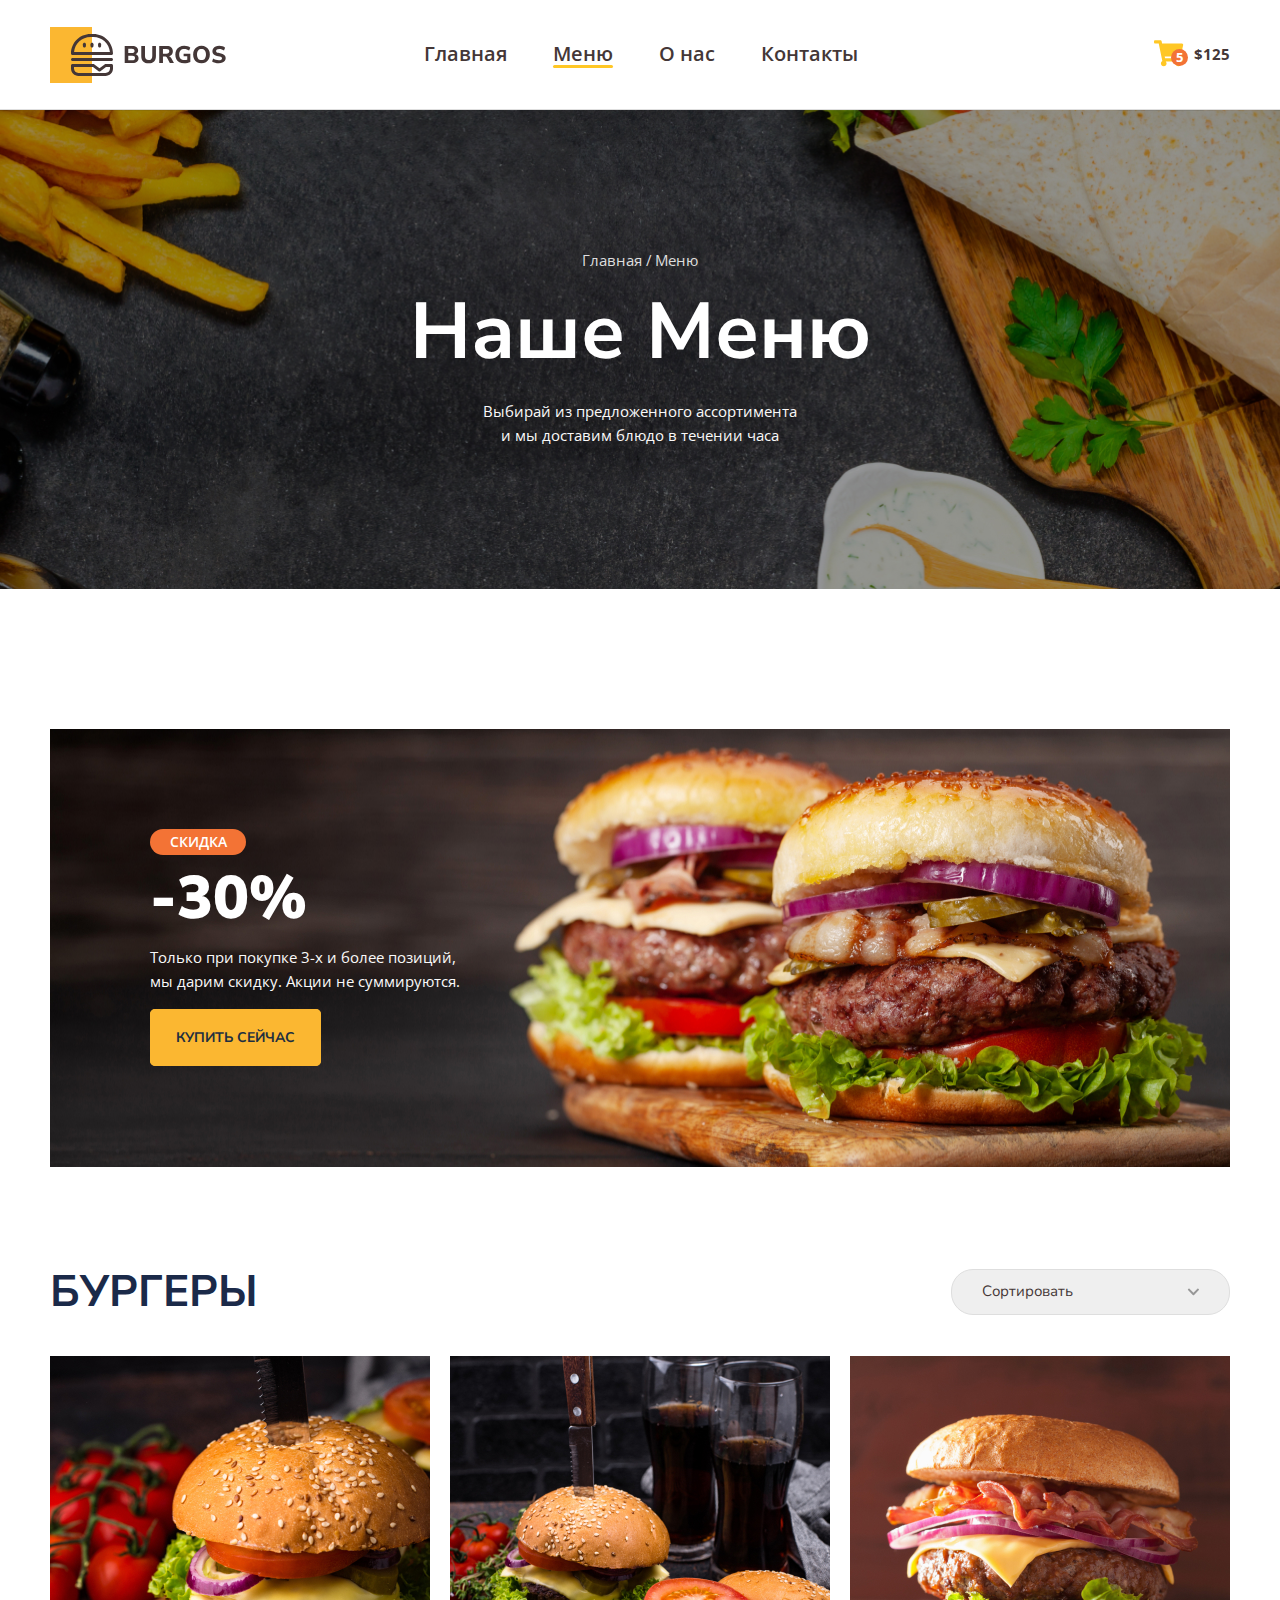
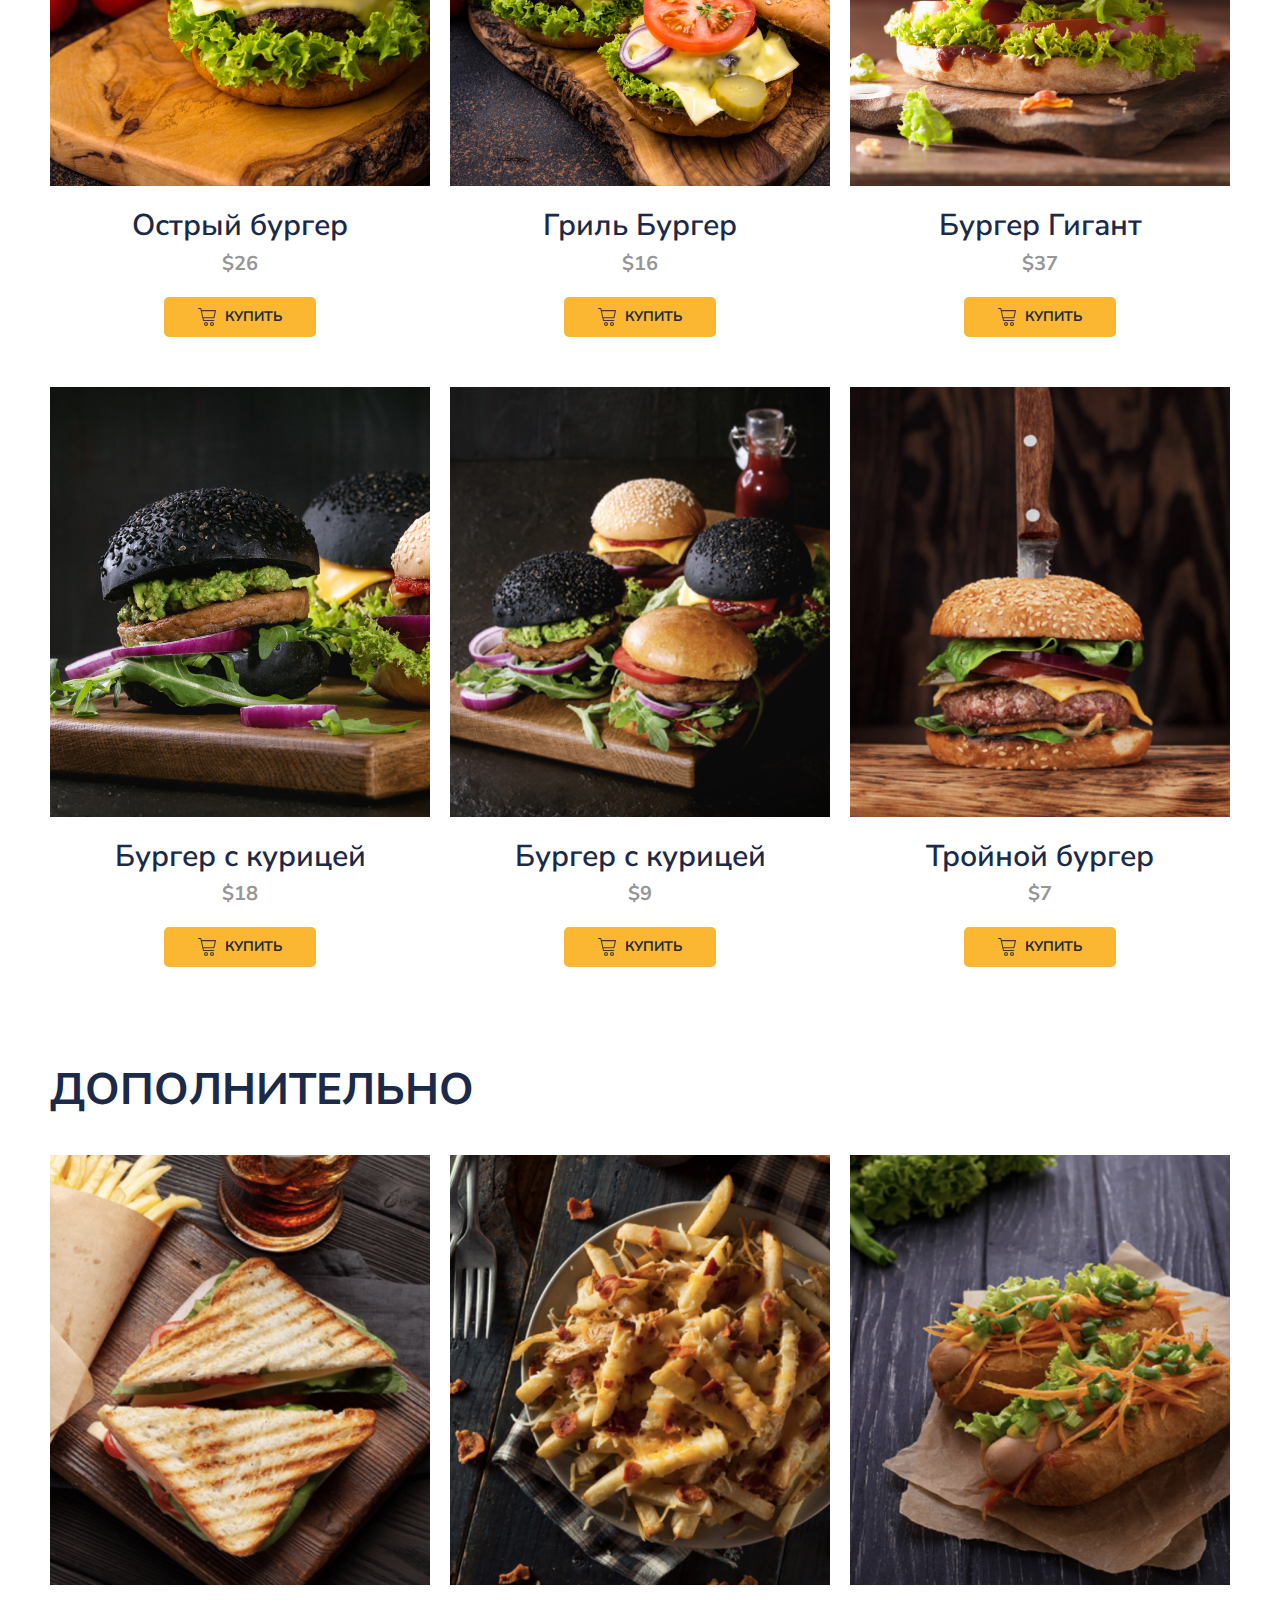
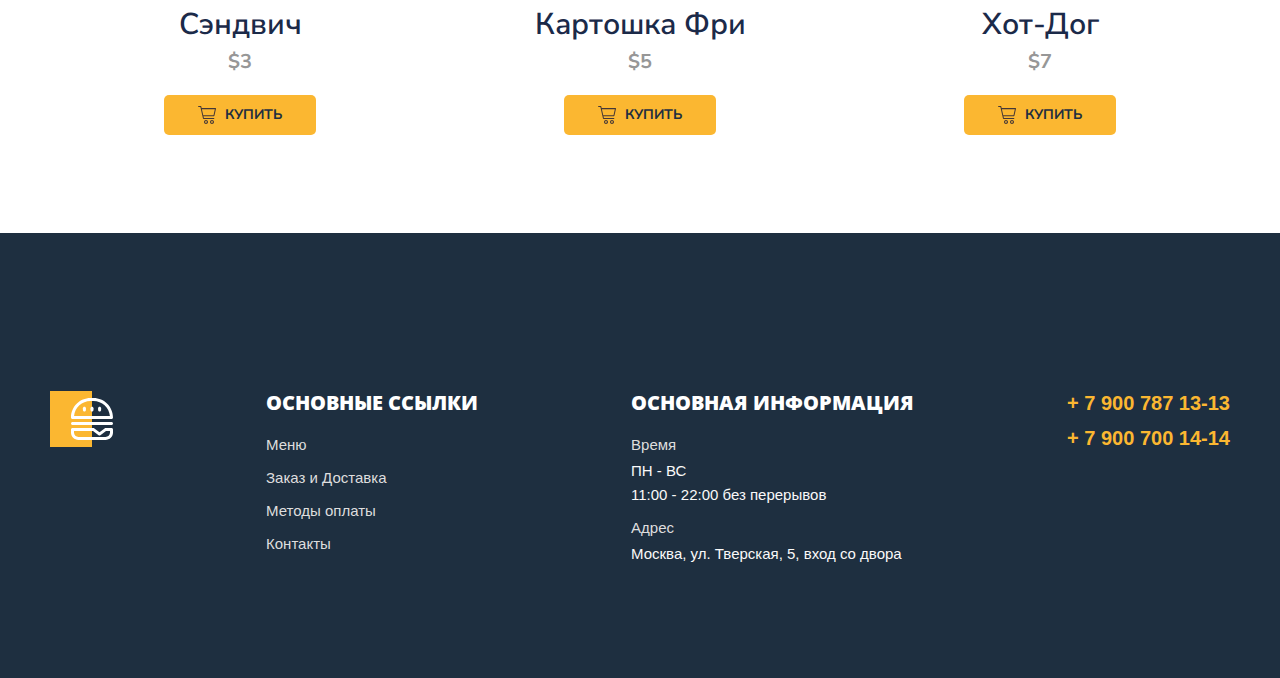
==== menu.html @ 2f437d96 "add main page" ====
<!DOCTYPE html>
<html lang="ru">
<head>
    <meta charset="UTF-8">
    <meta http-equiv="X-UA-Compatible" content="IE=edge">
    <meta name="viewport" content="width=kk, initial-scale=1.0">
        <title>Burger</title>
            <link rel="preconnect" href="https://fonts.googleapis.com">
            <link rel="preconnect" href="https://fonts.gstatic.com" crossorigin>
            <link href="https://fonts.googleapis.com/css2?family=Nunito+Sans:wght@600;700;800;900&family=Open+Sans:wght@400;600;700&display=swap" rel="stylesheet">
            <link rel="stylesheet" href="css/normalize.css">
            <link rel="stylesheet" href="css/main.css">
</head>
<body>
    <header>
        <div class="container">
            <div class="header">
                <div class="header-item">
                    <a href="index.html" class="header-logo"></a>
                    <nav>
                        <ul class="header-nav">
                            <li><a href="index.html">Главная</a></li>
                            <li><a href="#" class="active">Меню</a></li>
                            <li><a href="#">О нас</a></li>
                            <li><a href="#">Контакты</a></li>
                        </ul>
                    </nav>
                </div>
                <button type="button" class="button">
                    <span class="button-item">
                        <img src="img/cart.svg" alt="Корзина">
                        <span class="button-count">5</span>
                    </span>
                    <span class="button-text">$125</span>
                </button>
            </div>
        </div>
    </header>
    <div class="bg">
        <div class="container">
            <ul class="breadcrumbs">
                <li><a href="index.html">Главная</a></li>
                <li><a href="#">Меню</a></li>
             </ul>
             <h1 class="title">Наше Меню</h1>
             <p class="description">Выбирай из предложенного ассортимента и мы доставим блюдо в течении часа</p>
        </div>
    </div>
    <main>
        <div class="banner">
            <div class="container">
                <div class="banner-box">
                    <h2 class="banner-title"><span>скидка</span>
                        -30%</h2>
                    <P class=banner-text>Только при покупке 3-х и более позиций,<br> мы дарим скидку. Акции не суммируются.</P>
                    <a href="#menuBurger" class=banner-link>купить сейчас</a>
                </div>
            </div>
        </div>
        <section class="menu" id="menuBurger">
            <div class="container">
                <div class="menu-header">
                    <h2 class="menu-title">Бургеры</h2>
                        <select class="menu-select">
                            <option value="">Сортировать</option>
                                <option value="up">По возрастанию</option>
                                    <option value="down">ПО убыванию</option>
                                                                      </select>
                 </div>    
                 <div class="menu-grid">
                     <div class="menu-grid-item">
                         <div class="menu-grid-cover">
                             <img src="img/menu/01.jpg" alt="Острый бургер">
                         </div>
                         <p class="menu-grid-title">Острый бургер</p>
                         <p class="menu-grid-price">$26</p>
                         <button type="button" class="menu-grid-btn">
                            <span class="menu-grid-icon"></span>
                            <span class="menu-grid-text">купить</span>
                         </button>
                     </div>
                     <div class="menu-grid-item">
                        <div class="menu-grid-cover">
                            <img src="img/menu/02.jpg" alt="Гриль Бургер">
                        </div>
                        <p class="menu-grid-title">Гриль Бургер</p>
                        <p class="menu-grid-price">$16</p>
                        <button type="button" class="menu-grid-btn">
                           <span class="menu-grid-icon"></span>
                           <span class="menu-grid-text">купить</span>
                        </button>
                    </div>
                    <div class="menu-grid-item">
                        <div class="menu-grid-cover">
                            <img src="img/menu/03.jpg" alt="Бургер Гигант">
                        </div>
                        <p class="menu-grid-title">Бургер Гигант</p>
                        <p class="menu-grid-price">$37</p>
                        <button type="button" class="menu-grid-btn">
                           <span class="menu-grid-icon"></span>
                           <span class="menu-grid-text">купить</span>
                        </button>
                    </div>
                    <div class="menu-grid-item">
                        <div class="menu-grid-cover">
                            <img src="img/menu/04.jpg" alt="Бургер с курицей">
                        </div>
                        <p class="menu-grid-title">Бургер с курицей</p>
                        <p class="menu-grid-price">$18</p>
                        <button type="button" class="menu-grid-btn">
                           <span class="menu-grid-icon"></span>
                           <span class="menu-grid-text">купить</span>
                        </button>
                    </div>
                    <div class="menu-grid-item">
                        <div class="menu-grid-cover">
                            <img src="img/menu/05.jpg" alt="Бургер с курицей">
                        </div>
                        <p class="menu-grid-title">Бургер с курицей</p>
                        <p class="menu-grid-price">$9</p>
                        <button type="button" class="menu-grid-btn">
                           <span class="menu-grid-icon"></span>
                           <span class="menu-grid-text">купить</span>
                        </button>
                    </div>
                    <div class="menu-grid-item">
                        <div class="menu-grid-cover">
                            <img src="img/menu/06.jpg" alt="Тройной бургер">
                        </div>
                        <p class="menu-grid-title">Тройной бургер</p>
                        <p class="menu-grid-price">$7</p>
                        <button type="button" class="menu-grid-btn">
                           <span class="menu-grid-icon"></span>
                           <span class="menu-grid-text">купить</span>
                        </button>
                    </div>
                 </div>
                 <div class="menu-header">
                    <h2 class="menu-title">Дополнительно</h2>
                 </div>    
                 <div class="menu-grid">
                    <div class="menu-grid-item">
                        <div class="menu-grid-cover">
                            <img src="img/menu/07.jpg" alt="Сэндвич">
                        </div>
                        <p class="menu-grid-title">Сэндвич</p>
                        <p class="menu-grid-price">$3</p>
                        <button type="button" class="menu-grid-btn">
                           <span class="menu-grid-icon"></span>
                           <span class="menu-grid-text">купить</span>
                        </button>
                    </div>
                    <div class="menu-grid-item">
                        <div class="menu-grid-cover">
                            <img src="img/menu/08.jpg" alt="Картошка Фри">
                        </div>
                        <p class="menu-grid-title">Картошка Фри</p>
                        <p class="menu-grid-price">$5</p>
                        <button type="button" class="menu-grid-btn">
                           <span class="menu-grid-icon"></span>
                           <span class="menu-grid-text">купить</span>
                        </button>
                    </div>
                    <div class="menu-grid-item">
                        <div class="menu-grid-cover">
                            <img src="img/menu/09.jpg" alt="Хот-Дог">
                        </div>
                        <p class="menu-grid-title">Хот-Дог</p>
                        <p class="menu-grid-price">$7</p>
                        <button type="button" class="menu-grid-btn">
                           <span class="menu-grid-icon"></span>
                           <span class="menu-grid-text">купить</span>
                        </button>
                    </div>
                 </div>
            </div>
        </section>
    </main>
    <footer class="footer">
        <div class="footer">
            <div class="container">
                <div class="footer-box">
                    <div class="item">
                        <img class="footer-logo" src="img/logo-footer.svg" alt="Logo">
                    </div>
                    <div class="footer-item">
                        <h2>основные ссылки</h2>
                        <ul class="footer-list">
                            <li><a href="menu.html">Меню</a></li>
                            <li><a href="#">Заказ и Доставка</a></li>
                            <li><a href="#">Методы оплаты</a></li>
                            <li><a href="#">Контакты</a></li>
                        </ul>
                    </div>
                    <div class="footer-item">
                       <h2>основная информация</h2>
                       <ul  class="footer-list">
                           <li>
                               <span>Время</span>
                                 ПН - ВС <br>
                                 11:00 - 22:00 без перерывов
                           </li>
                           <li>
                               <span>Адрес</span>
                               Москва, ул. Тверская, 5, вход со двора
                           </li>
                       </ul>
                   </div>
                   <div class="footer-tel">
                       <ul  class="footer-list footer-list-tel">
                           <li><a href="+ 79007871313">+ 7 900 787 13-13</a></li>
                           <li><a href="+ 79007001414">+ 7 900 700 14-14</a></li>
                       </ul>
                   </div>
                </div>
                
           </div>
        </div>
    </footer>
   
</body>
</html>
---- css/main.css ----
/* Style menu */
body{
    font-family: 'Nunito Sans', sans-serif;
}
.container{
    max-width: 1180px;
    margin: 0 auto;
    padding-left: 15px;
    padding-right: 15px;
}
header{
    border-bottom: 1px solid #DEDEDE;
}
.header{
    font-family: 'Open Sans', sans-serif;
    display: flex;
    align-items: center;
    justify-content: space-between;
    padding-top: 26px;
    padding-bottom: 25px;
}   
.header-item{
    display: flex;
    align-items: center;
    justify-content: space-between;
    flex-basis: 68.5%;
}
.header-logo{
    display: block;
    background-image: url(../img/logo.svg);
    width: 176px;
    height: 56px;
    background-repeat: no-repeat;
    background-size: cover;
}
.header-nav{
    list-style-type: none;
    display: flex;
    padding-left: 0;
    gap: 46px;
}
.header-nav a{
    font-size: 20px;
    font-weight: 600;
    text-align: left;
    color: #443737;
    text-decoration: none;
}
.header-nav a:hover{
    color: #FFC725;
}
.header-nav a::after{
    content:'';
    width: 100%;
    height: 3px;
    border-radius: 1.5px;
    background-color:transparent;
    display: block;
}
.header-nav a.active::after{
    background-color:#FFC725;
}
.button{
    display: flex;
    align-items: center;    
    background-color: transparent;
    border: none;
    padding: 0;
    gap: 10px;
    cursor: pointer;
}
.button-item{
    position: relative;
}
.button-count{
    font-weight: 700;
    font-size: 13px;
    color: #FFFFFF;
    background-color:#F37335;  
    border-radius: 100%;
    position: absolute;
    width: 17px;
    height: 17px;
    text-align: center;
    line-height: 1.3;
    bottom: 4px;
    right: -4px;
}
.button-text{
    color: #443737;
    font-weight: 700;
    font-size: 15px;
}
.bg{
    text-align: center;
    color: #FFFFFF;
    background-image: url(../img/bg.jpg);
    background-size: cover;
    background-position: center center;
    padding: 142px 0;
    margin-bottom: 140px;
}
.breadcrumbs{
    padding-left: 0;
    margin-top: 0;
    list-style-type: none;
    display: flex;
    justify-content: center;
    gap: 7px;
}
.breadcrumbs a{
    color: #DEDEDE;
    font-size: 15px;
    font-family: 'Open Sans', sans-serif;
    text-decoration: none;
}
.breadcrumbs a:hover{
    color: #FFC725;
}
.breadcrumbs a::before{
    content: '/';
    position: relative;
    left: -3px;
    pointer-events: none;
    
}
.breadcrumbs a:hover::before{
    color: #DEDEDE;
}
.breadcrumbs li:first-child a::before{
    display: none;
}
.title{
    font-weight: 700;
    font-size: 79px;
    margin-top: 17px;
    margin-bottom: 21px;
}
.description{
    font-family: 'Open Sans', sans-serif;
    font-family: Open Sans;
    font-size: 15px;
    font-weight: 400;
    line-height: 1.6;
    color:#FAF9F9;
    max-width: 320px;
    margin: 0 auto;
}
.banner-box{
    background-image: url(../img/banner.jpg);
    background-repeat: no-repeat;
    background-size: cover;
    background-position: center center;
    text-align: left;
    padding: 100px 100px 120px;
    margin-bottom: 100px;
}
.banner-title span{
    font-size: 14px;
    font-weight: 600;
    text-transform: uppercase;
    font-family: 'Open Sans', sans-serif;
    background-color:#F37335;
    border-radius: 14px;
    text-align: center;
    padding: 5px 0px;
    display: block;
    max-width: 96px;
    text-align: center;
    margin-bottom: 9px;
}
.banner-title{
    color:#FFFFFF;
    font-weight: 900;
    font-size: 60px;
    margin-top: 0px;
    margin-bottom: 12px;
}
.banner-text{
    color:#FAF9F9;
    font-family: 'Open Sans', sans-serif;
    font-weight: 400px;
    font-size: 15px;
    line-height:1.6;
    margin-top: 0px;
    margin-bottom:35px;
}
.banner-link{
    color:#1E2F40;
    background-color:#FBB731;
    text-decoration: none;
    font-size: 14px;
    font-weight: 700;
    border-radius: 5px;
    padding: 18px 25px;
    text-transform: uppercase;
    border: 1px solid #FBB731;
}
.banner-link:hover{
    background-color: transparent;
    color: #FBB731;
}

.menu-header{
    display: flex;
    align-items: center;
    justify-content: space-between;
    margin-bottom: 39px;
}
.menu-title{
    font-family: Nunito Sans;
    font-size: 44px;
    font-weight: 700;
    text-transform: uppercase;
    color:#1B2A49;
    margin: 0;
}
.menu-select{
    border: 1px solid #DEDEDE;
    padding: 13px 30px;
    border-radius: 22px;
    color: #443737;
    font-size: 15px;
    appearance: none;
    flex-basis: 279px;
    background-image: url(../img/chevron-down.svg);
    background-size: 12.79px 7.75px;
    background-repeat: no-repeat;
    background-position: 89% center;
}
.menu-grid{
    display: grid;
    grid-template-columns: repeat(3,1fr);
    gap: 50px 20px;
    text-align: center;
    margin-bottom: 98px;
}
.menu-grid-cover{
    width: 100%;
    height: 430px;
    position: relative;
    overflow: hidden;
    margin-bottom: 23px;
}
.menu-grid-cover img{
    position: absolute;
    left: 50%;
    top: 50%;
    transform: translate(-50%,-50%);
    object-fit: cover;
    width: 100%;
    height: 430px;
}
.menu-grid-title{
    color:#1B2A49;
    font-size: 30px;
    font-weight: 600;
    text-align: center;
    margin: 0;
}
.menu-grid-price{
    color:#979797;
    font-size: 20px;
    font-weight: 700;
   margin-top: 8px;
   margin-bottom: 22px;
}
.menu-grid-btn{
    background-color: #FBB731;
    border-radius: 5px;
    padding: 10px 32px;
    border: none;
    display: flex;
    align-items: center;
    justify-content: center;
    margin: 0 auto;
    gap: 9px;
    height: 40px;
    width: 152px;
}
.menu-grid-btn:hover{
    background-color: #F37335;
    cursor: pointer;
}
.menu-grid-icon{
    background-image: url(../img/cart-menu.svg);
    display: block;
    background-size: cover;
    background-repeat: no-repeat;
    width: 18px;
    height: 18px;    
}
.menu-grid-text{
    color: #1E2F40;
    font-size: 14px;
    font-weight: 700;
    text-transform: uppercase;
}
.footer{
    font-family: 'Open Sans', sans-serif;
    background: #1E2F40;
    color: #FFFFFF;
    padding-top: 79px;
    padding-bottom: 48px;
}
.footer-box{
    display: flex;
    justify-content: space-between;
}
.footer-logo{
    height: 56px;
    width: 63px;
}
.footer-item{
    flex:0 0 auto;
}
.footer-item h2{
    font-size: 20px;
    font-weight: 800;
    text-transform: uppercase;
    margin-bottom: 19px;
    margin-top: 0%;
}
.footer-list li{
    margin-bottom: 9px;
    font-family: 'Lato', sans-serif;
    font-size: 15px;
    color:#FAF9F9;
    font-weight: 700px;
    line-height: 24px;
}
.footer-list a{
    color: #DEDEDE;
    text-decoration: none;
    font-weight: 400;
}
.footer-list a:hover{
    color: #FBB731;
}
.footer-item span{
    color: #DEDEDE;
    display: block;
    font-weight: 400;
    margin-bottom: 2px;
}
.footer-list-tel{
    margin-top: 0%;
}
.footer-list-tel.li{
    margin-bottom: 12px;
}
.footer-list-tel a{
    color: #FBB731;
    font-size: 20px;
    font-weight: 900;
}
.footer-list-tel a:hover{
    color: #FFFFFF;
}
.footer-list{
    padding-left: 0;
    list-style: none;
}
/*Style index*/
.main{
    background: linear-gradient(180deg, #0C4C7B -100%, #1E2F40 100%);

}
.wrapper{
    max-width: 1180px;
    margin: 0 auto;
    display: flex;
    justify-content: space-between;
}
.content{
    color:#FAF9F9;
    flex:0 0 580px;
    padding-top: 170px;
    padding-bottom: 169px;
}
.content-title{
    font-size: 120px;
    font-weight: 800;
    text-transform: uppercase;
    line-height: 140px;
    margin-top: 0;
    margin-bottom: 0;
}
.content-title span{
    color:#FBB731;
    font-size: 30px;
    font-weight: 700;
    line-height: 38px;
    display: block;
    margin-bottom: 10px;
}
.content-text{
    font-family: 'Open Sans', sans-serif;
    font-size: 19px;
    line-height: 1.4;
    margin-bottom: 42px;
}
.content-link,
.promo a{
    color:#1E2F40;
    background-color:#FBB731;
    border-radius: 5px;
    text-decoration: none;
    padding: 20px 45px;
    display: inline-block;
    text-transform: uppercase;
    font-size: 14px;
    font-weight: 700;
}
.visual{
    flex-grow: 1;
    display: flex;
    justify-content: flex-end;
    position: relative;
}
.visual-bg{
    height: 100%;
    width: 432px;
    background: linear-gradient(2.42deg, #F37335 -19.6%, #FBB731 100.79%, #FDC830 100.79%);
}
.main img{
    width: 829px;
    position: absolute;
    right: -168px;
}
.promo{
    padding-top: 186px;
    padding-bottom: 46px;
}
.promo-left,
.promo-right{
    flex: 0 0 49%;
    color: white;
    box-sizing: border-box;
    background-repeat: no-repeat;
    background-size: cover;
    background-position: center;
}
.promo-left{
    background-image: url(../img/promo-left.png);
    padding: 116px 50px;
}    
.promo-right{
    background-image: url(../img/promo-right.png);
    padding: 102px 50px;
}  
.sale{
    font-size: 14px;
    font-weight: 900;
    background: #F37335;
    padding: 5px 19px;
    border-radius: 14px;
    display: inline-block;
    text-transform: uppercase;
    margin-bottom: 3px;
    margin-top: 0;
}
.cost{
    font-size: 60px;
    font-weight: 900;
    margin-bottom: 8px;
    margin-top: 0;
}
.promo-description{
    font-size: 15px;
    font-weight: 400;
    font-family: 'Open Sans',sans-serif;
    color: #FAF9F9;
    line-height: 24px;
    margin-bottom: 0;

}
.promo-left .promo-description{
    max-width: 392px;
}
.promo-right .promo-description{
    max-width: 300px;
    margin-bottom: 20px;
}
.free{
    font-size: 44px;
    font-weight: 700;
    margin-bottom: 10px;
    margin-top: 0;
}
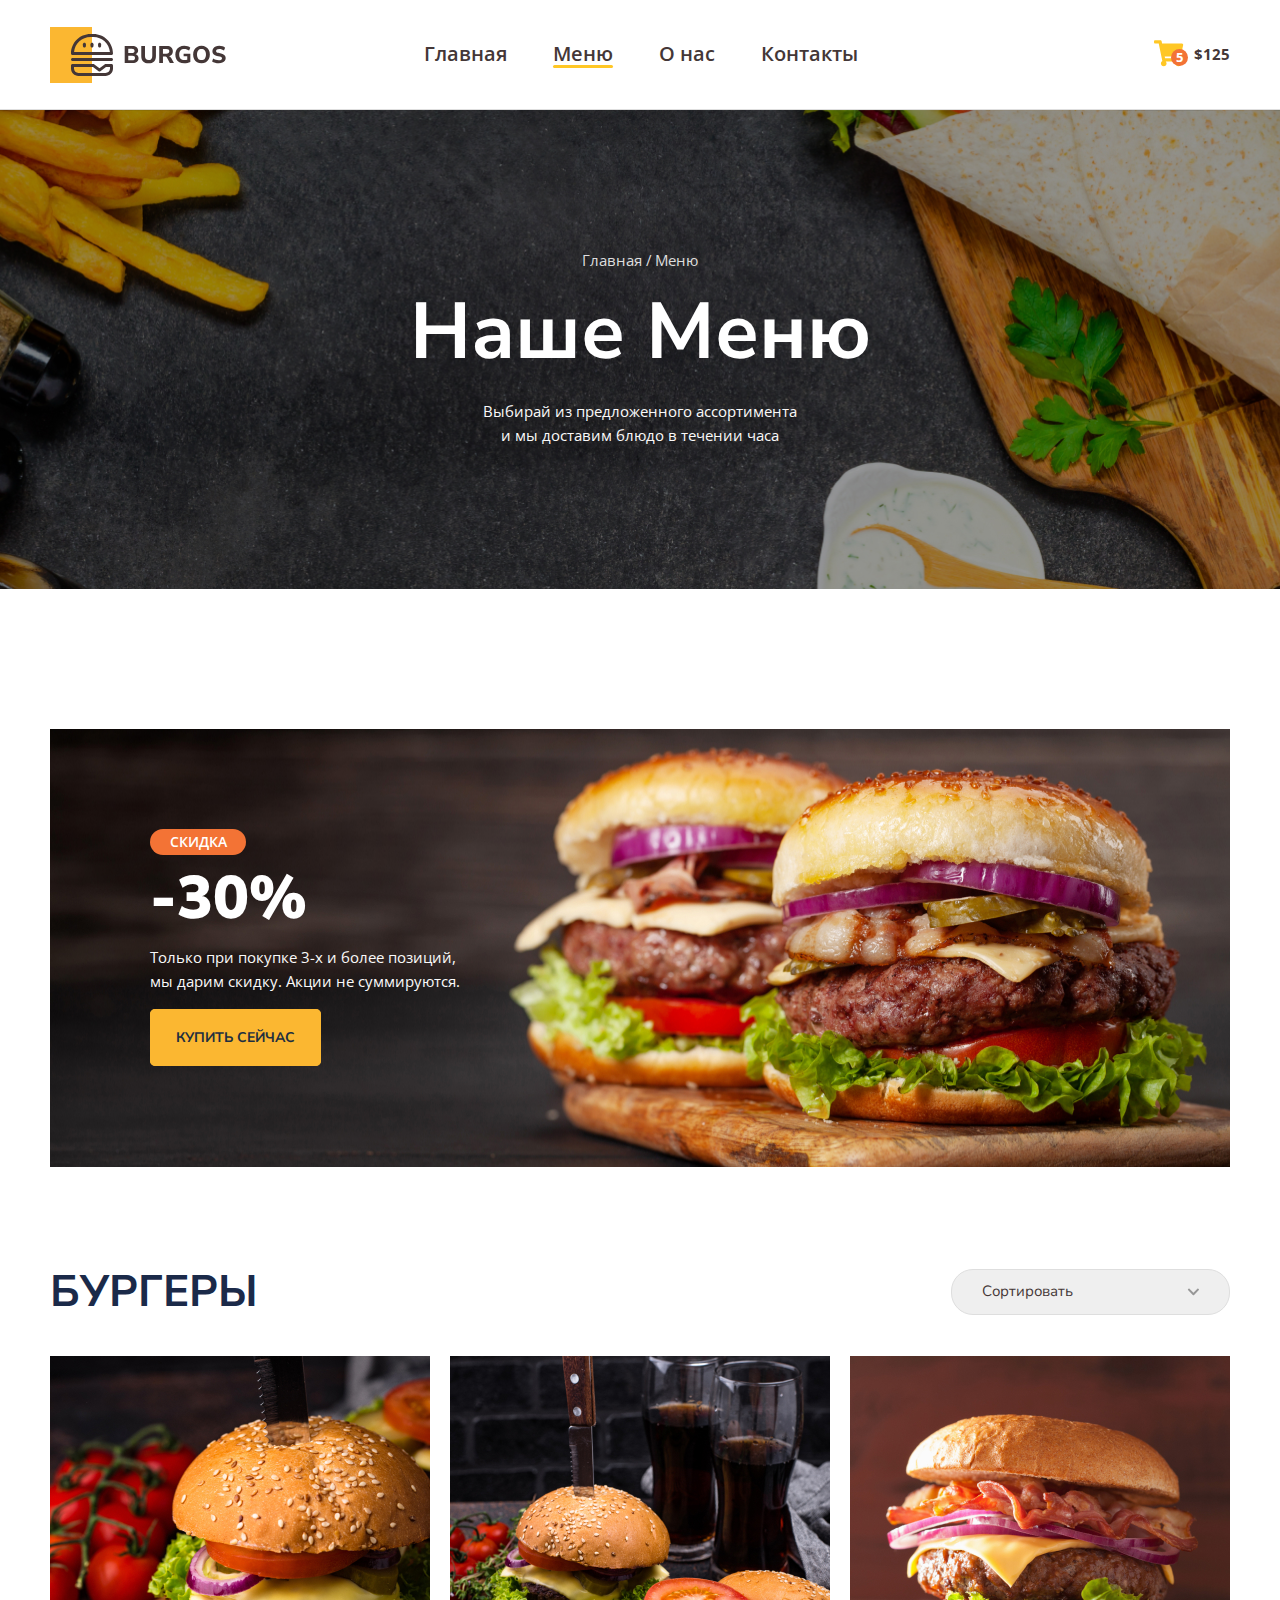
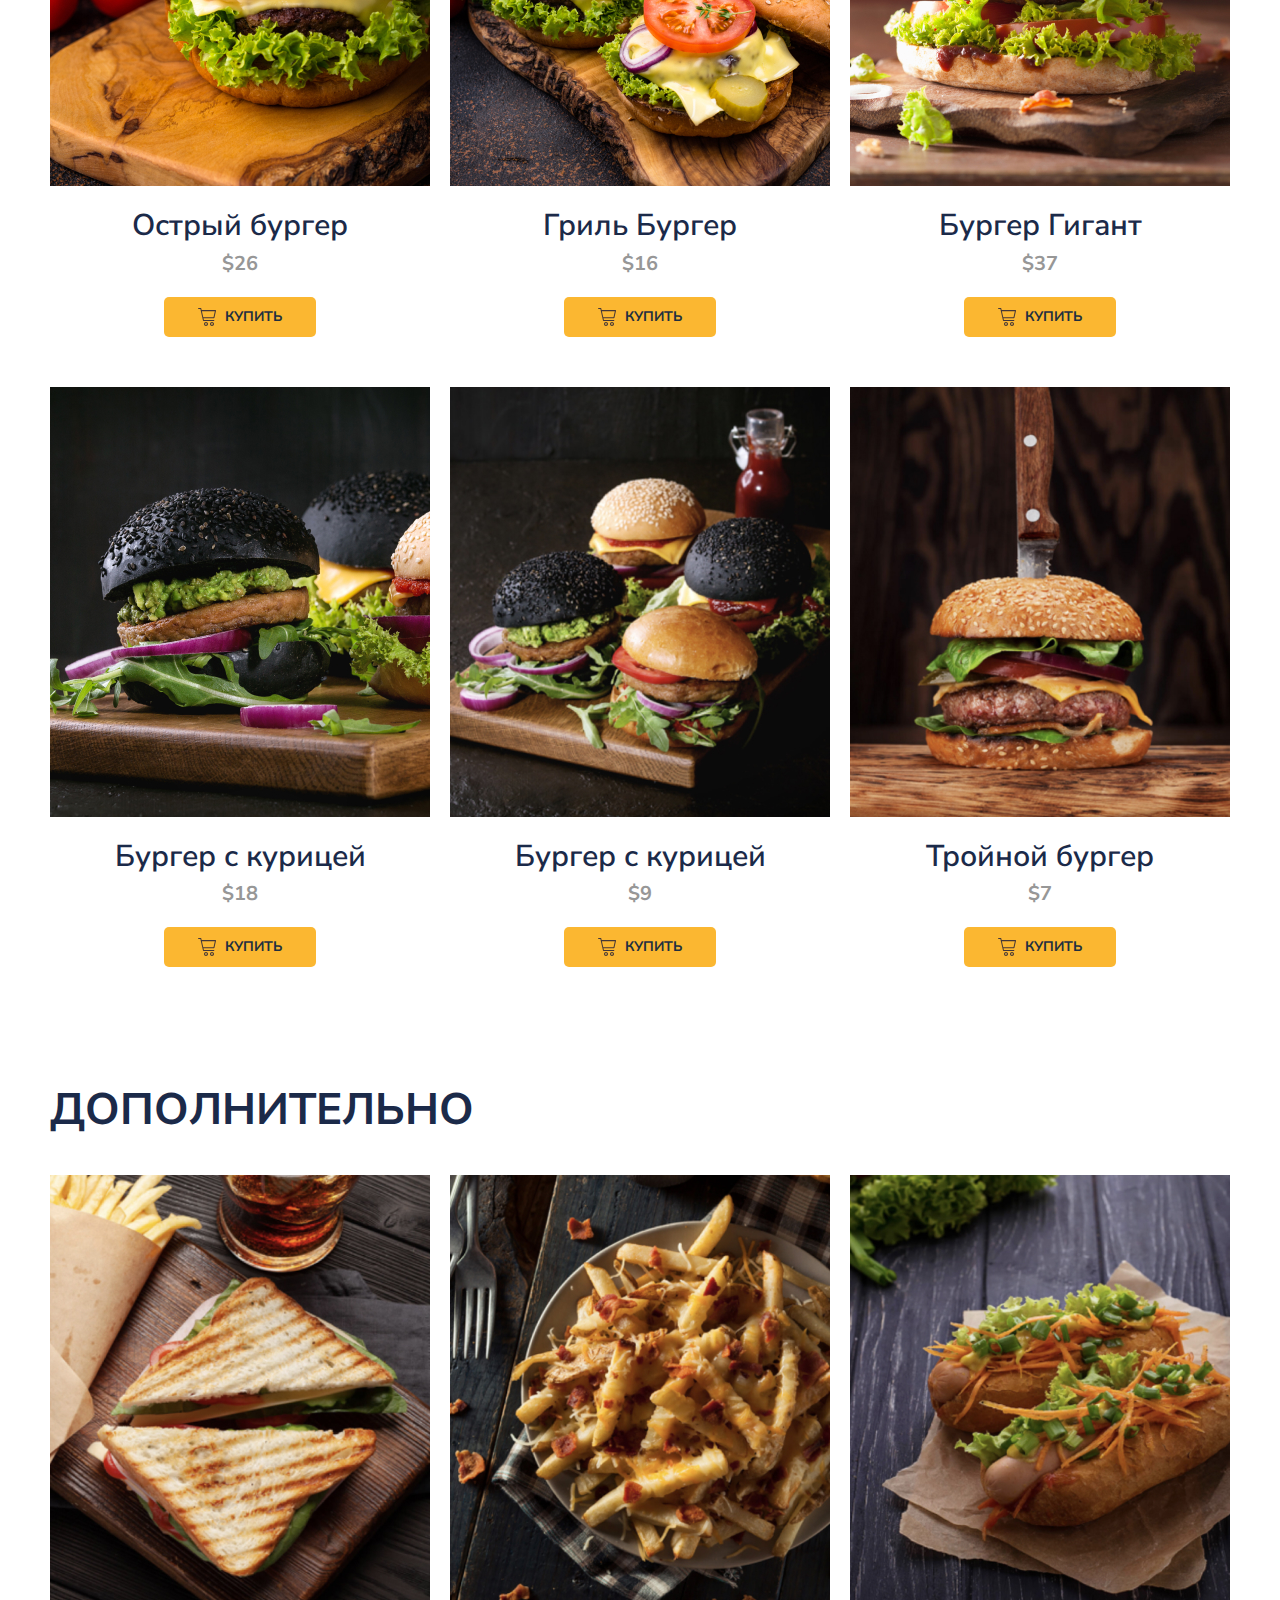
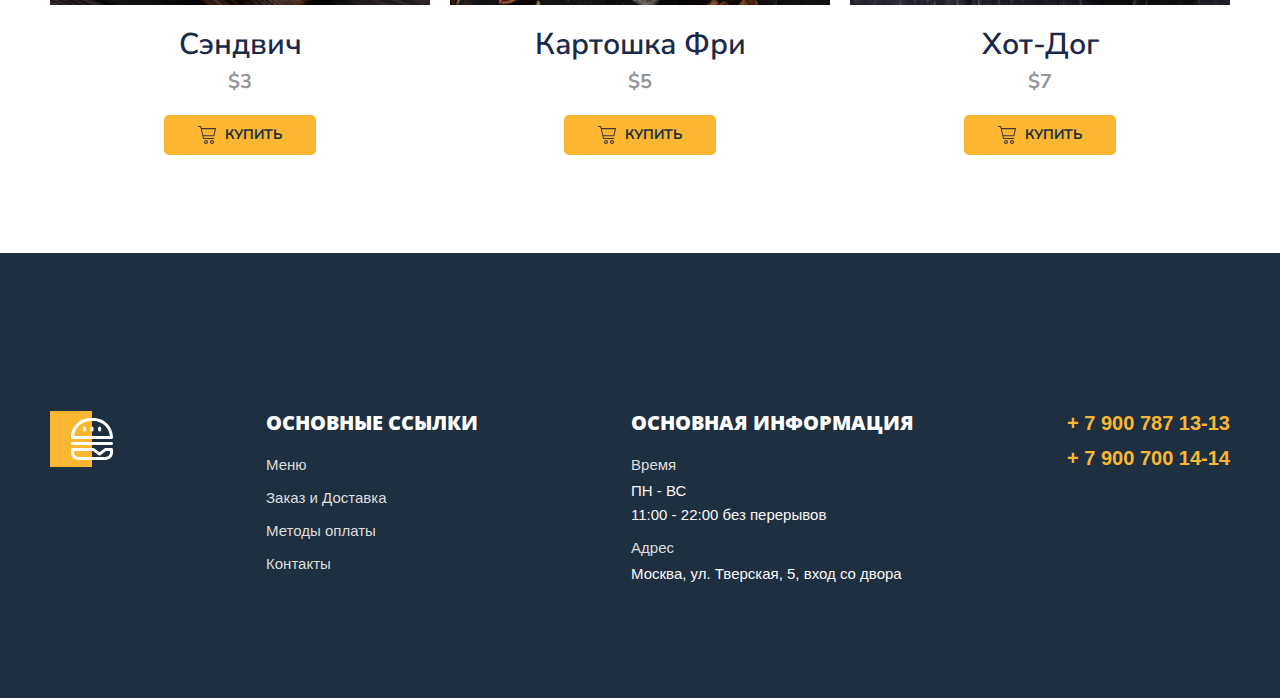
==== commit 5cf85a85: "19" ====
--- a/menu.html
+++ b/menu.html
@@ -12,9 +12,12 @@
             <link rel="stylesheet" href="css/main.css">
 </head>
 <body>
-    <header>
+    <header id="headerTop">
         <div class="container">
             <div class="header">
+                <div class="header-burger">
+                    <button class="burger" onclick="openModal()"></button>
+                </div>
                 <div class="header-item">
                     <a href="index.html" class="header-logo"></a>
                     <nav>
@@ -134,7 +137,11 @@
                            <span class="menu-grid-text">купить</span>
                         </button>
                     </div>
-                 </div>
+                 </div>   
+            </div>
+        </section>
+        <section class="menu menu-other">
+            <div class="container">   
                  <div class="menu-header">
                     <h2 class="menu-title">Дополнительно</h2>
                  </div>    
@@ -187,9 +194,13 @@
                         <h2>основные ссылки</h2>
                         <ul class="footer-list">
                             <li><a href="menu.html">Меню</a></li>
-                            <li><a href="#">Заказ и Доставка</a></li>
+                            <li><a href="menu.html">Заказ и Доставка</a></li>
                             <li><a href="#">Методы оплаты</a></li>
                             <li><a href="#">Контакты</a></li>
+                        </ul>
+                        <ul  class="footer-list footer-list-tel">
+                            <li><a href="+ 79007871313">+ 7 900 787 13-13</a></li>
+                            <li><a href="+ 79007001414">+ 7 900 700 14-14</a></li>
                         </ul>
                     </div>
                     <div class="footer-item">
@@ -217,6 +228,65 @@
            </div>
         </div>
     </footer>
-   
+    <a href="#headerTop" class="button-up hidden" id="btnUp">Наверх</a>
+    <div class="modal" id="modal">
+        <ul class="header-nav">
+            <li><a href="index.html">Главная</a></li>
+            <li><a href="#" class="active">Меню</a></li>
+            <li><a href="#">О нас</a></li>
+            <li><a href="#">Контакты</a></li>
+        </ul>
+        <button class="burger-close" onclick="closeModal()" ></button>
+    </div>
+    <script>
+       // Smooth Scroll
+      
+       const links = document.querySelectorAll(".banner-link");
+
+       for (const link of links) {
+           link.addEventListener("click", clickHandler);
+        }
+        function clickHandler(e) {
+          e.preventDefault();
+          const href = this.getAttribute("href");
+
+          document.querySelector(href).scrollIntoView({
+              behavior: "smooth"
+          });
+        } 
+       // Button Up
+
+        window.onscroll = function(){scrollFunction()};
+
+        const upbuttons = document.querySelectorAll(".button-up");
+
+        for (const upbutton of upbuttons) {
+            upbutton.addEventListener("click", clickHandler);
+         }
+        function clickHandler(e) {
+             e.preventDefault();
+             const href = this.getAttribute("href");
+
+             document.querySelector(href).scrollIntoView({
+                 behavior: "smooth"
+             });
+         }
+        function scrollFunction(){
+            if ( document.body.scrollTop > 1000 || document.documentElement.scrollTop > 1000){
+                document.getElementById('btnUp').className = 'button-up visible';
+                } else {
+                document.getElementById('btnUp').className = 'button-up hidden';
+                 }
+        }
+         //Menu modal window
+
+       function openModal() {
+           document.getElementById("modal").style.top = "0px";
+       }
+
+       function closeModal() {
+           document.getElementById("modal").style.top = "-400px";
+       }
+    </script>
 </body>
 </html>--- a/css/main.css
+++ b/css/main.css
@@ -150,10 +150,10 @@
     background-image: url(../img/banner.jpg);
     background-repeat: no-repeat;
     background-size: cover;
-    background-position: center center;
+    background-position: 0 center;
     text-align: left;
     padding: 100px 100px 120px;
-    margin-bottom: 100px;
+    margin-bottom: 80px;
 }
 .banner-title span{
     font-size: 14px;
@@ -195,10 +195,14 @@
     padding: 18px 25px;
     text-transform: uppercase;
     border: 1px solid #FBB731;
+    transition: 1s;
 }
 .banner-link:hover{
     background-color: transparent;
     color: #FBB731;
+}
+.menu{
+    padding-top: 20px;
 }
 
 .menu-header{
@@ -361,6 +365,26 @@
     padding-left: 0;
     list-style: none;
 }
+.button-up{
+    background-color: #FBB731;
+    font-weight: 700;
+    font-size: 14px;
+    color: #1E2F40;
+    text-transform: uppercase;
+    text-decoration: none;
+    padding: 5px 20px;
+    position: fixed;
+    bottom: 20px;
+    right: 20px;
+    border-radius: 5px;
+    transition: 1s;
+}
+.button-up:hover{
+    background-color: #F37335;
+}
+.button-up.hidden{
+    opacity: 0;
+}
 /*Style index*/
 .main{
     background: linear-gradient(180deg, #0C4C7B -100%, #1E2F40 100%);
@@ -406,11 +430,20 @@
     background-color:#FBB731;
     border-radius: 5px;
     text-decoration: none;
-    padding: 20px 45px;
+    padding: 18px 43px;
     display: inline-block;
     text-transform: uppercase;
     font-size: 14px;
     font-weight: 700;
+    border: 1px solid #FBB731 ;
+}
+.content-link:hover{
+    background: transparent;
+    color: #FBB731;
+}
+.promo a:hover{
+    background: transparent;
+    color: #FBB731;
 }
 .visual{
     flex-grow: 1;
@@ -487,4 +520,149 @@
     font-weight: 700;
     margin-bottom: 10px;
     margin-top: 0;
+}
+/*Modal window*/
+.burger{
+    width: 34px;
+    height: 32px;
+    background-image: url(../img/burger.svg);
+    background-color: transparent;
+    background-repeat: no-repeat;
+    background-size: contain;
+    border: none;
+    cursor: pointer;
+}
+.modal{
+    background-color: #FFF8DC;
+    max-width: 200px;
+    text-align: center;
+    position: absolute;
+    top: -400px;
+    left: 0;
+    right: 0;
+    margin: 20px auto 0;
+    padding: 40px;
+    box-sizing: border-box;
+    transition: 0.5s;
+}
+.modal .header-nav{
+    flex-direction: column;
+    align-items: center;
+    gap: 23px;
+    margin: 0;
+}
+.burger-close{
+    background-image: url(../img/close.svg);
+    background-size: contain;
+    background-color: transparent;
+    background-repeat: no-repeat;
+    width: 22px;
+    height: 22px;
+    border: none;
+    position: absolute;
+    top: 20px;
+    right: 20px;
+    cursor: pointer;
+}
+/*Responsive adoptive @media*/
+
+@media (min-width:1001px){
+    .footer-list + .footer-list-tel{
+        display: none;
+    }
+}
+@media (min-width:766px){
+    .header-burger{
+        display: none;
+    }
+}
+@media (max-width: 1000px){
+    .container{
+        max-width: 738px;
+    }
+    .header-logo{
+        width: 150px;
+        height: 48px;
+        background-size:contain;
+    }
+    .header-nav{
+        gap: 22px;
+    }
+    .header-item {
+        flex-basis: 75.5%;
+    }
+    .bg{
+        margin-bottom: 72px;
+    }
+    .banner-box{
+        background-position: -80px center;
+        padding: 100px 40px 120px;
+    }
+    .menu-grid {
+        grid-template-columns: repeat(2,1fr);
+        gap: 50px 15px;
+    }
+    .menu-other{
+        overflow: hidden;
+        height: 558px;
+        margin-bottom: 140px;
+    }
+    .menu-other .menu-grid{
+        display: flex;
+        width: auto;
+        overflow-x: scroll;
+        overflow-y: hidden;
+        padding-bottom: 50px;
+    }
+    .menu-other ,.menu-grid-item{
+        flex: 0 0 281px;
+    }
+    .menu-other .menu-grid-cover,
+    .menu-other .menu-grid-cover img{
+        height: 320px;
+    }
+    .footer-tel{
+        display: none;
+    }
+    .footer-list + .footer-list{
+        display: block;
+    }
+}
+@media (max-width: 765px){
+    nav{
+        display: none;
+    }
+    .header{
+        gap: 21px;
+    }
+}
+@media (max-width:567px){
+    .breadcrumbs a{
+        font-size: 14px;
+    }
+    .title{
+        font-size: 38px;
+    }
+    .description {
+        font-size: 12px;
+    }
+    .bg{
+        padding: 55px 0;
+    }
+    .banner-box {
+        background-position: 17% center;
+        padding: 35px 24px 54px;
+    }
+}
+@media(max-width: 360px) {
+    .header-logo{
+        width: 116px;
+        height: 37px;
+        background-size: contain;
+    }
+}
+@media(max-width: 320px){
+    .banner-box{
+        background-position: 25% center;
+    }
 }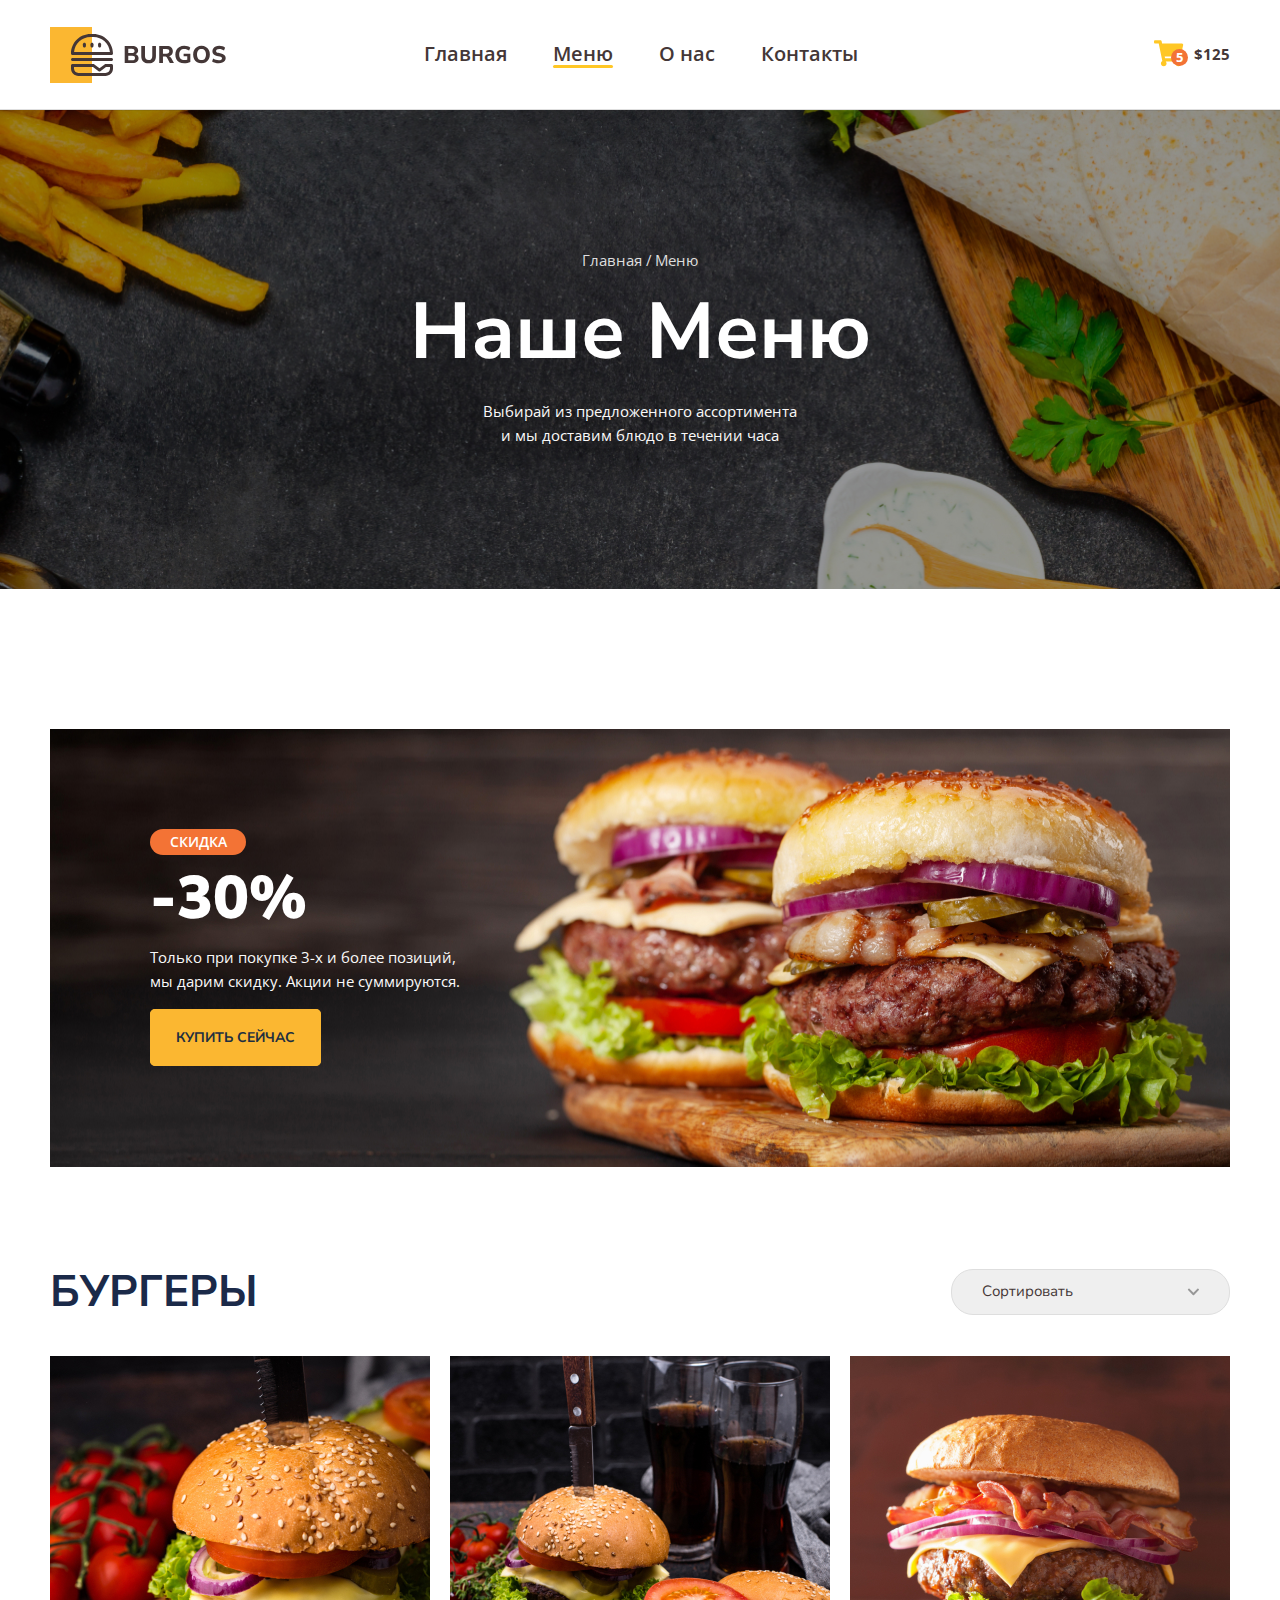
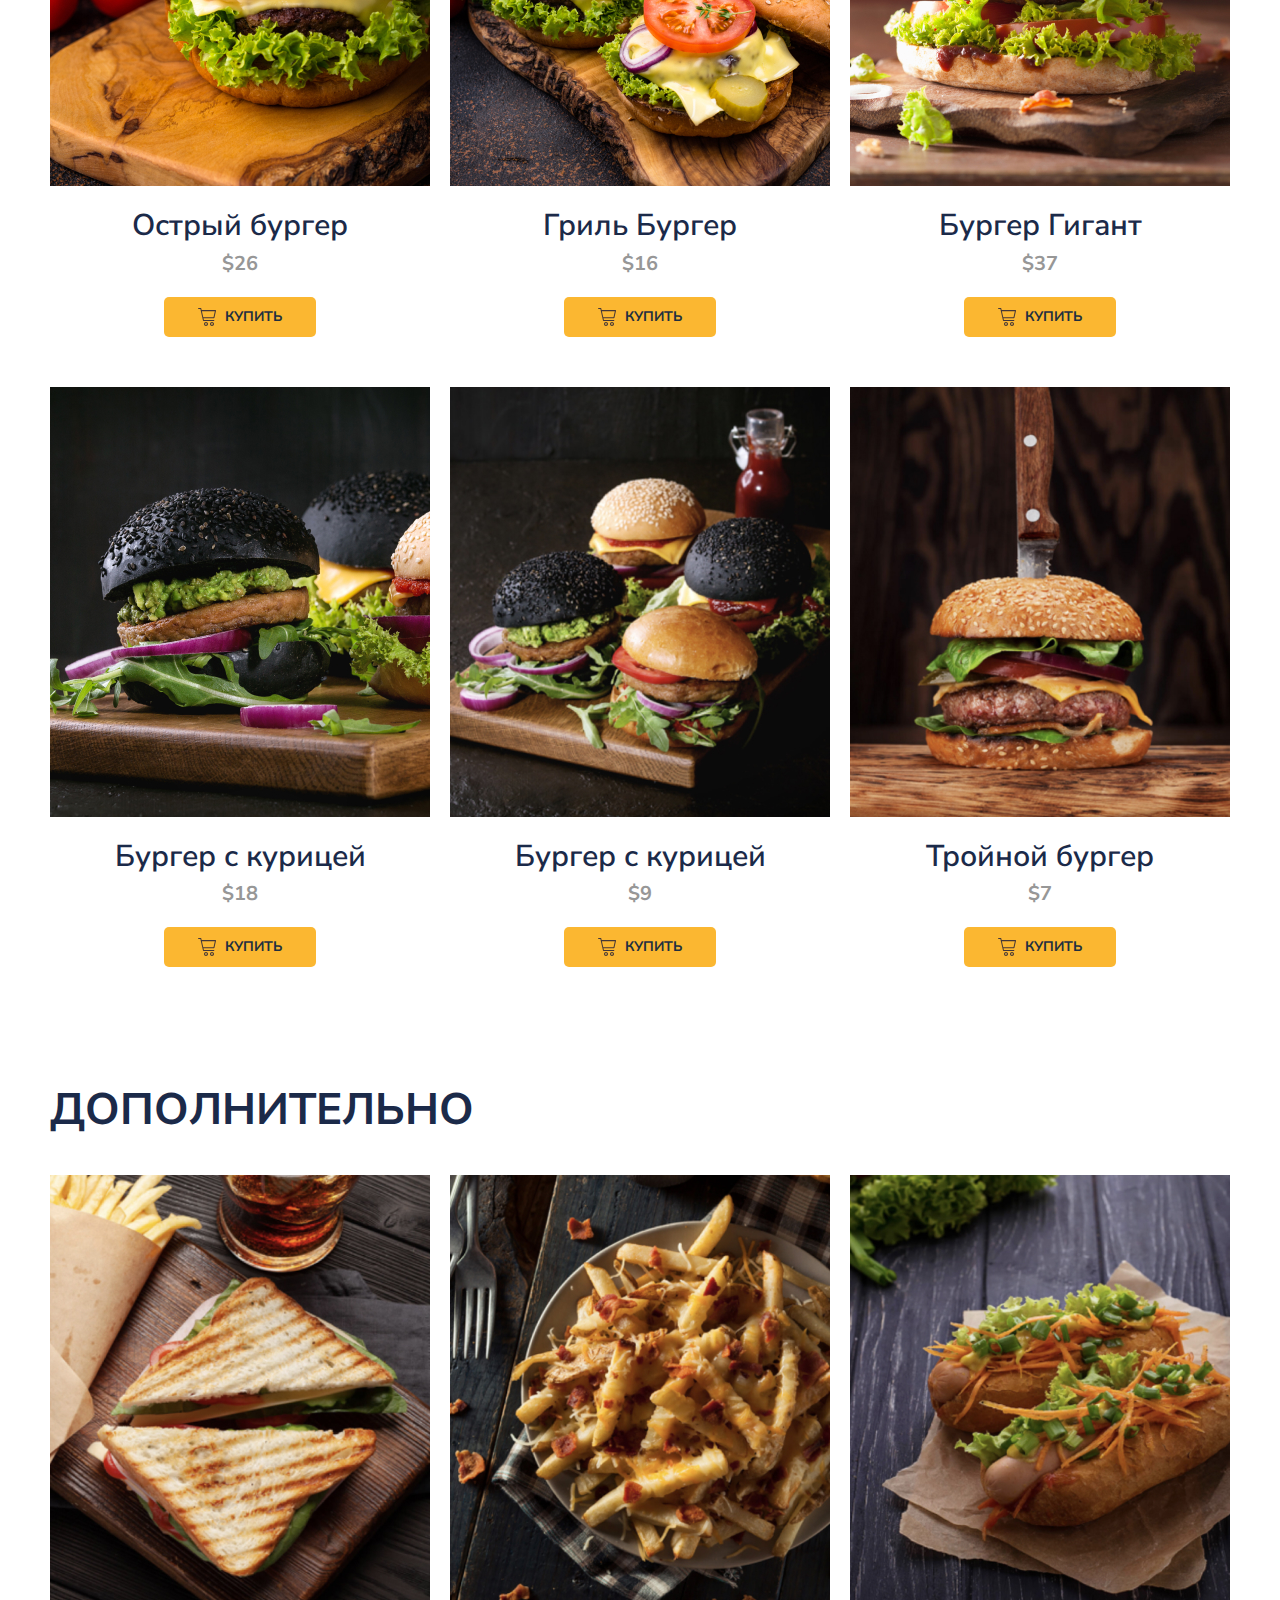
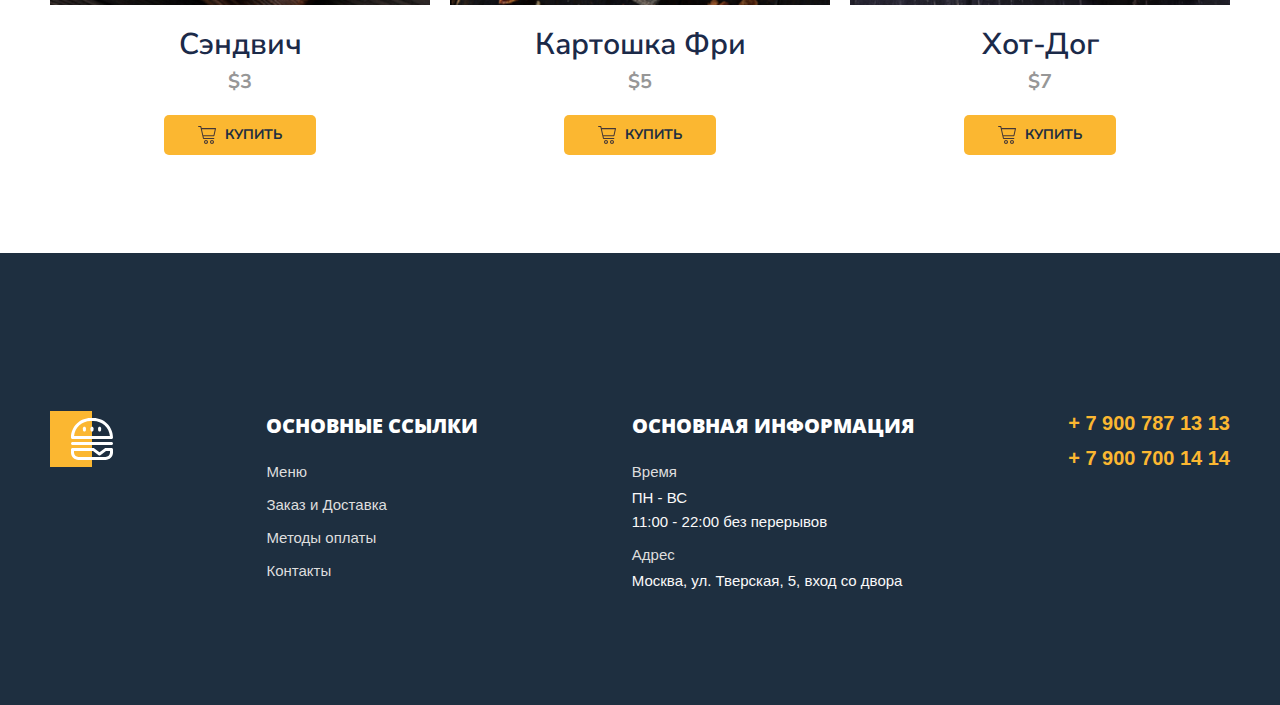
==== commit d8e67ceb: "add adoptive" ====
--- a/menu.html
+++ b/menu.html
@@ -187,7 +187,7 @@
         <div class="footer">
             <div class="container">
                 <div class="footer-box">
-                    <div class="item">
+                    <div class="footer-item">
                         <img class="footer-logo" src="img/logo-footer.svg" alt="Logo">
                     </div>
                     <div class="footer-item">
@@ -199,8 +199,8 @@
                             <li><a href="#">Контакты</a></li>
                         </ul>
                         <ul  class="footer-list footer-list-tel">
-                            <li><a href="+ 79007871313">+ 7 900 787 13-13</a></li>
-                            <li><a href="+ 79007001414">+ 7 900 700 14-14</a></li>
+                            <li><a href="+ 79007871313">+ 7 900 787 13 13</a></li>
+                            <li><a href="+ 79007001414">+ 7 900 700 14 14</a></li>
                         </ul>
                     </div>
                     <div class="footer-item">
@@ -219,8 +219,8 @@
                    </div>
                    <div class="footer-tel">
                        <ul  class="footer-list footer-list-tel">
-                           <li><a href="+ 79007871313">+ 7 900 787 13-13</a></li>
-                           <li><a href="+ 79007001414">+ 7 900 700 14-14</a></li>
+                           <li><a href="+ 79007871313">+ 7 900 787 13 13</a></li>
+                           <li><a href="+ 79007001414">+ 7 900 700 14 14</a></li>
                        </ul>
                    </div>
                 </div>
--- a/css/main.css
+++ b/css/main.css
@@ -310,20 +310,19 @@
 .footer-box{
     display: flex;
     justify-content: space-between;
+    gap: 20px;
 }
 .footer-logo{
     height: 56px;
     width: 63px;
 }
-.footer-item{
-    flex:0 0 auto;
-}
 .footer-item h2{
     font-size: 20px;
     font-weight: 800;
     text-transform: uppercase;
     margin-bottom: 19px;
     margin-top: 0%;
+    line-height: 1.5;
 }
 .footer-list li{
     margin-bottom: 9px;
@@ -564,7 +563,7 @@
     right: 20px;
     cursor: pointer;
 }
-/*Responsive adoptive @media*/
+/*Responsive menu adoptive @media*/
 
 @media (min-width:1001px){
     .footer-list + .footer-list-tel{
@@ -605,7 +604,11 @@
     .menu-other{
         overflow: hidden;
         height: 558px;
-        margin-bottom: 140px;
+        margin-bottom: 100px;
+        padding-bottom: 13px;
+    }
+    .menu-other .container{
+        padding-right: 0;
     }
     .menu-other .menu-grid{
         display: flex;
@@ -627,6 +630,9 @@
     .footer-list + .footer-list{
         display: block;
     }
+    .button-up{
+        display: none;
+    }
 }
 @media (max-width: 765px){
     nav{
@@ -637,6 +643,17 @@
     }
 }
 @media (max-width:567px){
+    .header{
+        padding-top: 19px;
+        padding-bottom: 19px;
+    }
+    .header-logo {
+        width: 116px;
+        height: 37px;
+    }
+    .bg{
+        margin-bottom: 33px;
+    }
     .breadcrumbs a{
         font-size: 14px;
     }
@@ -652,17 +669,85 @@
     .banner-box {
         background-position: 17% center;
         padding: 35px 24px 54px;
-    }
-}
-@media(max-width: 360px) {
-    .header-logo{
-        width: 116px;
-        height: 37px;
-        background-size: contain;
-    }
+        margin-bottom: 30px;
+    }
+    .menu-header {
+        margin-bottom: 30px;
+    }
+    .menu-title {
+        font-size: 27px;
+    }
+    .menu-select{
+        font-size: 12px;
+        flex-basis: 136px;
+        padding: 13px 24px 13px 15px;
+        background-position: 91% center;
+    }
+    .menu-grid {
+        gap: 25px 15px;
+        margin-bottom: 50px;
+    }
+    .menu-grid-cover {
+        height: 56vw;
+        padding-bottom: 10px;
+    }
+    .menu-other {
+        margin-bottom: 20px;
+        padding-bottom: 13px;
+    }
+   
+    .menu-other .menu-grid {
+        padding-bottom: 24vw;
+    }
+    .menu-grid-cover img {
+        height: 100%;
+    }
+    .menu-grid-title {
+        font-size: 13px;
+    }
+    .menu-grid-price {
+        font-size: 16px;
+        margin-bottom: 10px;
+    }
+    .menu-other .menu-grid-cover img{
+        height: 100%;
+    }
+    .menu-grid-item {
+        flex: 0 0 38vw;
+    }
+    .footer{
+        padding-top: 60px;
+        padding-bottom: 60px;
+    }
+    .footer-list + .footer-list-tel{
+        display: none;
+    }
+    .footer-tel {
+        display: block;
+    }
+    .footer-box {
+        display: grid;
+        grid-template-columns: 30% 70%;
+        grid-template-areas: "logo tel" "links links" "info info" ;
+        gap: 0;
+    }
+    .footer-item:nth-child(1) {
+        grid-area: logo;
+    }
+    .footer-item:nth-child(2) {
+        grid-area: links;
+    }
+    .footer-item:nth-child(3) {
+        grid-area: info;
+    }
+   .footer-tel{
+       grid-area: tel;
+       text-align: right;
+   }
 }
 @media(max-width: 320px){
     .banner-box{
         background-position: 25% center;
     }
-}+}
+/*--------------------------------------------------------------------------------------------------------------------------*/
